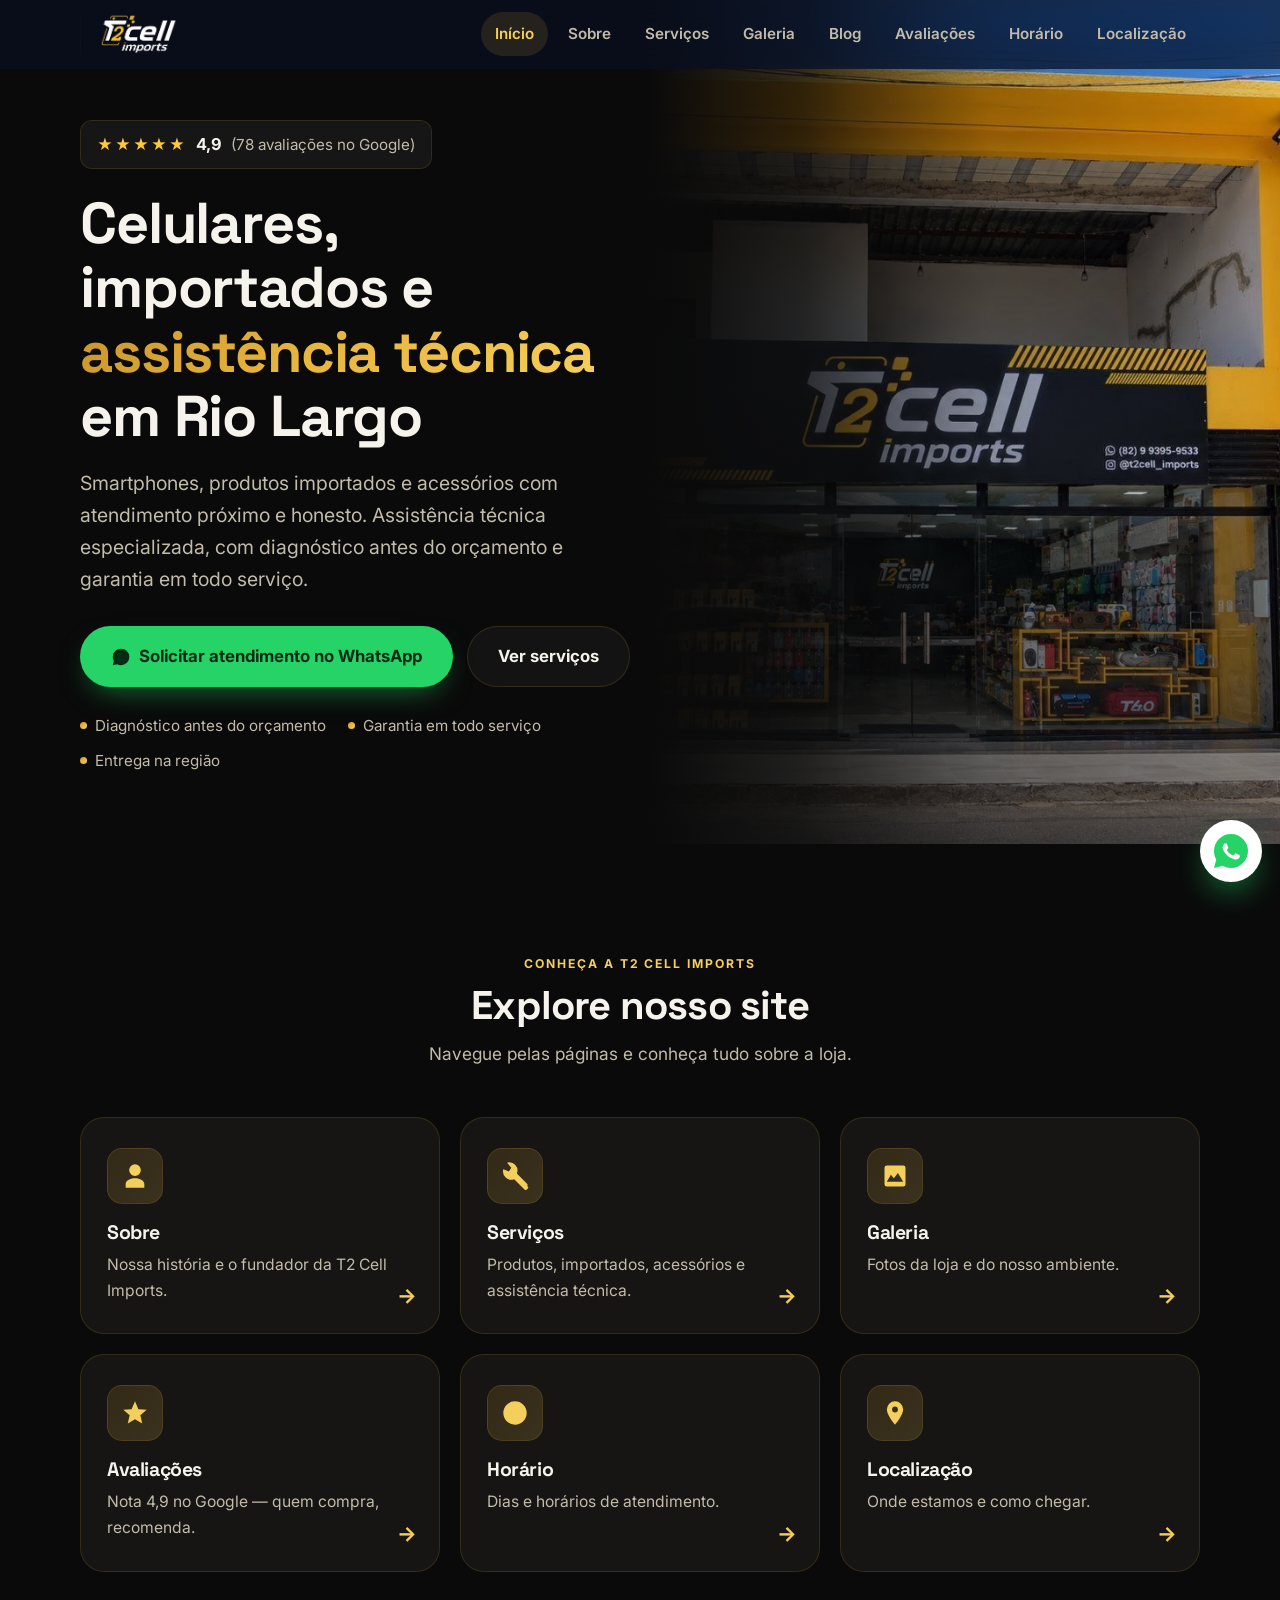
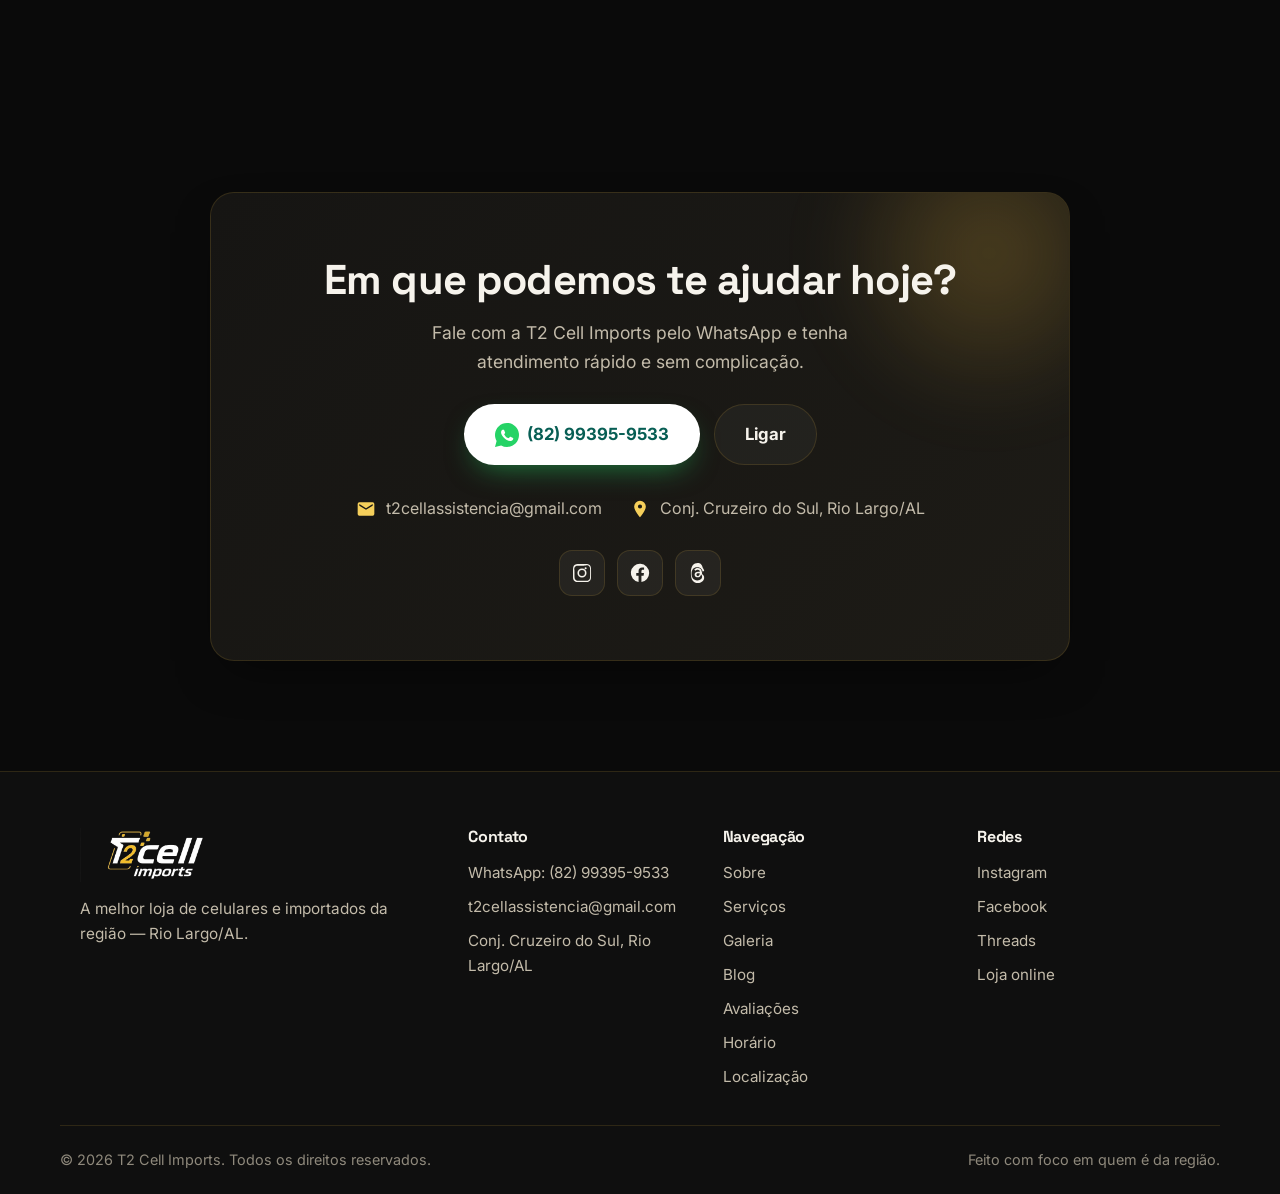
==== index.html @ 35accee7 "style: atualiza CTA (frase e botão com logo oficial do WhatsApp) - Troca 'Bora resolver o seu celula" ====
<!DOCTYPE html>
<html lang="pt-BR">
<head>
  <meta charset="UTF-8" />
  <meta name="viewport" content="width=device-width, initial-scale=1.0" />
  <meta name="theme-color" content="#0a0a0a" />
  <title>T2 Cell Imports — Celulares, Importados e Assistência Técnica em Rio Largo/AL</title>
  <meta name="description" content="T2 Cell Imports em Rio Largo (AL): smartphones, importados, acessórios e assistência técnica especializada. Nota 4,9 no Google. Fale no WhatsApp (82) 99395-9533." />
  <meta name="author" content="T2 Cell Imports" />
  <link rel="canonical" href="https://t2cellimports.com.br/" />
  <meta property="og:type" content="business.business" />
  <meta property="og:title" content="T2 Cell Imports — Celulares, Importados e Assistência Técnica em Rio Largo/AL" />
  <meta property="og:description" content="T2 Cell Imports em Rio Largo (AL): smartphones, importados, acessórios e assistência técnica especializada. Nota 4,9 no Google. Fale no WhatsApp (82) 99395-9533." />
  <meta property="og:locale" content="pt_BR" />
  <meta property="og:site_name" content="T2 Cell Imports" />
  <meta property="og:url" content="https://t2cellimports.com.br/" />
  <meta property="og:image" content="assets/og-image.svg" />
  <meta name="twitter:card" content="summary_large_image" />
  <meta name="twitter:title" content="T2 Cell Imports — Celulares, Importados e Assistência Técnica em Rio Largo/AL" />
  <meta name="twitter:description" content="T2 Cell Imports em Rio Largo (AL): smartphones, importados, acessórios e assistência técnica especializada. Nota 4,9 no Google. Fale no WhatsApp (82) 99395-9533." />
  <meta name="twitter:image" content="assets/og-image.svg" />
  <link rel="icon" href="data:image/svg+xml,%3Csvg xmlns='http://www.w3.org/2000/svg' viewBox='0 0 100 100'%3E%3Crect width='100' height='100' rx='24' fill='%230a0a0a'/%3E%3Ctext x='50' y='70' font-family='Arial,sans-serif' font-size='56' font-weight='900' text-anchor='middle' fill='%23e8b53d'%3ET2%3C/text%3E%3C/svg%3E" />
  <link rel="apple-touch-icon" href="assets/logo-square.png" />
  <link rel="preconnect" href="https://fonts.googleapis.com" />
  <link rel="preconnect" href="https://fonts.gstatic.com" crossorigin />
  <link href="https://fonts.googleapis.com/css2?family=Space+Grotesk:wght@500;600;700&family=Inter:wght@400;500;600;700&display=swap" rel="stylesheet" />
  <link rel="stylesheet" href="css/styles.css?v=13" />
  <script type="application/ld+json">
  {
    "@context": "https://schema.org",
    "@type": "ElectronicsStore",
    "name": "T2 Cell Imports",
    "description": "Loja de celulares, importados e acessórios com assistência técnica especializada em Rio Largo, Alagoas.",
    "image": "https://t2cellimports.com.br/assets/og-image.svg",
    "url": "https://t2cellimports.com.br/",
    "telephone": "+5582993959533",
    "email": "t2cellassistencia@gmail.com",
    "priceRange": "$$",
    "currenciesAccepted": "BRL",
    "address": { "@type": "PostalAddress", "streetAddress": "Conjunto Cruzeiro do Sul A1, nº 09", "addressLocality": "Rio Largo", "addressRegion": "AL", "postalCode": "57100-000", "addressCountry": "BR" },
    "geo": { "@type": "GeoCoordinates", "latitude": -9.5343182, "longitude": -35.8074484 },
    "hasMap": "https://www.google.com/maps?q=-9.5343182,-35.8074484",
    "sameAs": [ "https://www.instagram.com/t2cell_imports", "https://www.facebook.com/p/T2-cell-imports-100078461546081/", "https://www.threads.com/@t2cell_imports", "https://t2cellimports.mercadorio.com.br/" ],
    "openingHoursSpecification": [
      { "@type": "OpeningHoursSpecification", "dayOfWeek": ["Monday","Tuesday","Wednesday","Thursday","Friday","Saturday"], "opens": "08:00", "closes": "19:00" },
      { "@type": "OpeningHoursSpecification", "dayOfWeek": "Sunday", "opens": "08:00", "closes": "12:00" }
    ],
    "aggregateRating": { "@type": "AggregateRating", "ratingValue": "4.9", "reviewCount": "78", "bestRating": "5" },
    "department": { "@type": "Service", "name": "Assistência Técnica Especializada" }
  }
  </script>
</head>
<body>
  <a href="#main" class="skip-link">Pular para o conteúdo</a>
  <header class="site-header" id="top">
    <div class="container header-inner">
      <a href="index.html" class="brand" aria-label="T2 Cell Imports — início">
        <img src="assets/logo.png" alt="T2 Cell Imports" class="brand-logo" width="860" height="370" />
      </a>
      <nav class="main-nav" aria-label="Navegação principal">
        <button class="nav-toggle" aria-expanded="false" aria-controls="nav-list" aria-label="Abrir menu">
          <span></span><span></span><span></span>
        </button>
        <ul class="nav-list" id="nav-list">
          <li><a href="index.html" class="active" aria-current="page">Início</a></li>
          <li><a href="sobre.html">Sobre</a></li>
          <li><a href="servicos.html">Serviços</a></li>
          <li><a href="galeria.html">Galeria</a></li>
          <li><a href="blog.html">Blog</a></li>
          <li><a href="avaliacoes.html">Avaliações</a></li>
          <li><a href="horario.html">Horário</a></li>
          <li><a href="localizacao.html">Localização</a></li>
        </ul>
      </nav>
    </div>
  </header>

  <main id="main">
    <section class="hero" aria-labelledby="hero-title">
      <div class="hero-photo" aria-hidden="true">
        <img src="assets/store.jpg" alt="" width="1280" height="960" fetchpriority="high" />
        <span class="hero-photo-veil"></span>
      </div>
      <div class="container">
        <div class="hero-inner">
          <div class="rating-badge reveal" role="img" aria-label="Nota 4,9 de 5 com 78 avaliações no Google">
            <span class="stars" aria-hidden="true">★★★★★</span>
            <strong>4,9</strong> <span class="rating-badge-meta">(78 avaliações no Google)</span>
          </div>
          <h1 id="hero-title" class="hero-title reveal">
            Celulares, importados e <span class="grad-text">assistência técnica</span> em Rio Largo
          </h1>
          <p class="hero-sub reveal">
            Smartphones, produtos importados e acessórios com atendimento próximo e honesto.
            Assistência técnica especializada, com diagnóstico antes do orçamento e garantia em todo serviço.
          </p>
          <div class="hero-actions reveal">
            <a class="btn btn-whats btn-lg" href="https://wa.me/5582993959533?text=Ol%C3%A1!%20Vim%20pelo%20site%20e%20gostaria%20de%20mais%20informa%C3%A7%C3%B5es." target="_blank" rel="noopener">
              <svg class="ic" viewBox="0 0 24 24" aria-hidden="true"><path fill="currentColor" d="M17.47 14.38c-.3-.15-1.76-.87-2.03-.97-.27-.1-.47-.15-.67.15-.2.3-.77.96-.95 1.16-.17.2-.35.22-.65.07-.3-.15-1.26-.46-2.4-1.48-.89-.79-1.49-1.76-1.66-2.06-.17-.3-.02-.46.13-.61.14-.14.3-.35.45-.52.15-.17.2-.3.3-.5.1-.2.05-.37-.02-.52-.08-.15-.67-1.61-.92-2.21-.24-.58-.49-.5-.67-.51l-.57-.01c-.2 0-.52.07-.8.37-.27.3-1.04 1.02-1.04 2.48 0 1.46 1.06 2.87 1.21 3.07.15.2 2.1 3.2 5.08 4.49.71.31 1.26.49 1.69.63.71.22 1.36.19 1.87.12.57-.09 1.76-.72 2-1.41.25-.69.25-1.28.17-1.41-.07-.13-.27-.2-.57-.35M12.04 2A9.9 9.9 0 0 0 2.1 11.9c0 1.75.46 3.45 1.32 4.95L2 22l5.3-1.39a9.9 9.9 0 0 0 4.74 1.21h.01A9.9 9.9 0 0 0 22 11.92 9.9 9.9 0 0 0 12.04 2"/></svg>
              Solicitar atendimento no WhatsApp
            </a>
            <a class="btn btn-ghost btn-lg" href="servicos.html">Ver serviços</a>
          </div>
          <ul class="hero-badges reveal" aria-label="Destaques">
            <li>Diagnóstico antes do orçamento</li>
            <li>Garantia em todo serviço</li>
            <li>Entrega na região</li>
          </ul>
        </div>
      </div>
    </section>
    <section class="section">
      <div class="container">
        <header class="section-head">
          <p class="eyebrow reveal">Conheça a T2 Cell Imports</p>
          <h2 class="reveal">Explore nosso site</h2>
          <p class="section-lead reveal">Navegue pelas páginas e conheça tudo sobre a loja.</p>
        </header>
        <div class="cards-grid">
          <a class="card nav-card reveal" href="sobre.html">
            <div class="card-ic" aria-hidden="true"><svg viewBox="0 0 24 24"><path fill="currentColor" d="M12 2a5 5 0 1 0 0 10 5 5 0 0 0 0-10m0 12c-4.4 0-8 2.2-8 5v3h16v-3c0-2.8-3.6-5-8-5"/></svg></div>
            <h3>Sobre</h3>
            <p>Nossa história e o fundador da T2 Cell Imports.</p>
            <span class="card-arrow" aria-hidden="true">→</span>
          </a>
          <a class="card nav-card reveal" href="servicos.html">
            <div class="card-ic" aria-hidden="true"><svg viewBox="0 0 24 24"><path fill="currentColor" d="m22.7 19-9.1-9.1a7 7 0 0 0-8.4-9.3L8.8 5l-2 3.2L2 6.3a7 7 0 0 0 9.3 8.4l9.1 9.1a1 1 0 0 0 1.4 0l.9-.9a1 1 0 0 0 0-1.9"/></svg></div>
            <h3>Serviços</h3>
            <p>Produtos, importados, acessórios e assistência técnica.</p>
            <span class="card-arrow" aria-hidden="true">→</span>
          </a>
          <a class="card nav-card reveal" href="galeria.html">
            <div class="card-ic" aria-hidden="true"><svg viewBox="0 0 24 24"><path fill="currentColor" d="M21 19V5a2 2 0 0 0-2-2H5a2 2 0 0 0-2 2v14a2 2 0 0 0 2 2h14a2 2 0 0 0 2-2M8.5 11l2.5 3 3.5-4.5L19 17H5z"/></svg></div>
            <h3>Galeria</h3>
            <p>Fotos da loja e do nosso ambiente.</p>
            <span class="card-arrow" aria-hidden="true">→</span>
          </a>
          <a class="card nav-card reveal" href="avaliacoes.html">
            <div class="card-ic" aria-hidden="true"><svg viewBox="0 0 24 24"><path fill="currentColor" d="m12 17.3 6.2 3.7-1.6-7 5.4-4.7-7.1-.6L12 2 9.1 8.7 2 9.3l5.4 4.7-1.6 7z"/></svg></div>
            <h3>Avaliações</h3>
            <p>Nota 4,9 no Google — quem compra, recomenda.</p>
            <span class="card-arrow" aria-hidden="true">→</span>
          </a>
          <a class="card nav-card reveal" href="horario.html">
            <div class="card-ic" aria-hidden="true"><svg viewBox="0 0 24 24"><path fill="currentColor" d="M12 2a10 10 0 1 0 0 20 10 10 0 0 0 0-20m1 10V6h-2v8h7v-2z"/></svg></div>
            <h3>Horário</h3>
            <p>Dias e horários de atendimento.</p>
            <span class="card-arrow" aria-hidden="true">→</span>
          </a>
          <a class="card nav-card reveal" href="localizacao.html">
            <div class="card-ic" aria-hidden="true"><svg viewBox="0 0 24 24"><path fill="currentColor" d="M12 2a7 7 0 0 0-7 7c0 5 7 13 7 13s7-8 7-13a7 7 0 0 0-7-7m0 9.5A2.5 2.5 0 1 1 12 6.5a2.5 2.5 0 0 1 0 5"/></svg></div>
            <h3>Localização</h3>
            <p>Onde estamos e como chegar.</p>
            <span class="card-arrow" aria-hidden="true">→</span>
          </a>
        </div>
      </div>
    </section>
    <section class="section contact-cta" id="contato" aria-labelledby="cta-title">
      <div class="container">
        <div class="cta-box reveal">
          <h2 id="cta-title">Em que podemos te ajudar hoje?</h2>
          <p>Fale com a T2 Cell Imports pelo WhatsApp e tenha atendimento rápido e sem complicação.</p>
          <div class="cta-actions">
            <a class="btn btn-wa btn-lg" href="https://wa.me/5582993959533?text=Ol%C3%A1!%20Vim%20pelo%20site%20e%20gostaria%20de%20mais%20informa%C3%A7%C3%B5es." target="_blank" rel="noopener">
              <svg viewBox="0 0 32 32" aria-hidden="true" class="whats-logo"><path fill="#25D366" d="M16 0C7.164 0 0 7.164 0 16c0 2.82.737 5.57 2.137 7.993L0 32l8.2-2.15A15.93 15.93 0 0 0 16 32c8.836 0 16-7.164 16-16S24.836 0 16 0z"/><path fill="#fff" d="M23.4 19.6c-.4-.2-2.34-1.15-2.7-1.28-.36-.13-.63-.2-.9.2-.26.4-1.03 1.28-1.26 1.54-.23.27-.46.3-.86.1-.4-.2-1.67-.62-3.18-1.96-1.18-1.05-1.97-2.34-2.2-2.74-.23-.4-.02-.61.17-.81.18-.18.4-.46.6-.7.2-.23.26-.4.4-.66.13-.27.06-.5-.03-.7-.1-.2-.9-2.16-1.23-2.96-.32-.78-.65-.67-.9-.68l-.76-.02c-.26 0-.7.1-1.06.5-.36.4-1.4 1.36-1.4 3.32 0 1.96 1.43 3.85 1.63 4.12.2.27 2.82 4.3 6.82 6.03.95.4 1.7.65 2.28.84.96.3 1.83.26 2.52.16.77-.12 2.34-.96 2.67-1.88.33-.92.33-1.72.23-1.88-.1-.16-.36-.26-.76-.46z"/></svg>
              (82) 99395-9533
            </a>
            <a class="btn btn-ghost btn-lg" href="tel:+5582993959533">Ligar</a>
          </div>
          <ul class="contact-list">
            <li>
              <svg class="ic" viewBox="0 0 24 24" aria-hidden="true"><path fill="currentColor" d="M20 4H4a2 2 0 0 0-2 2v12a2 2 0 0 0 2 2h16a2 2 0 0 0 2-2V6a2 2 0 0 0-2-2m0 4-8 5-8-5V6l8 5 8-5z"/></svg>
              <a href="mailto:t2cellassistencia@gmail.com">t2cellassistencia@gmail.com</a>
            </li>
            <li>
              <svg class="ic" viewBox="0 0 24 24" aria-hidden="true"><path fill="currentColor" d="M12 2a7 7 0 0 0-7 7c0 5 7 13 7 13s7-8 7-13a7 7 0 0 0-7-7m0 9.5A2.5 2.5 0 1 1 12 6.5a2.5 2.5 0 0 1 0 5"/></svg>
              Conj. Cruzeiro do Sul, Rio Largo/AL
            </li>
          </ul>
          <div class="social-row" aria-label="Redes sociais">
            <a href="https://www.instagram.com/t2cell_imports" target="_blank" rel="noopener" aria-label="Instagram">
              <svg viewBox="0 0 24 24" aria-hidden="true"><path fill="currentColor" d="M12 2.2c3.2 0 3.6 0 4.9.07 1.2.06 1.8.25 2.2.42.56.22.96.48 1.38.9.42.42.68.82.9 1.38.17.4.36 1 .42 2.2.07 1.3.07 1.7.07 4.9s0 3.6-.07 4.9c-.06 1.2-.25 1.8-.42 2.2a3.7 3.7 0 0 1-.9 1.38c-.42.42-.82.68-1.38.9-.4.17-1 .36-2.2.42-1.3.07-1.7.07-4.9.07s-3.6 0-4.9-.07c-1.2-.06-1.8-.25-2.2-.42a3.7 3.7 0 0 1-1.38-.9 3.7 3.7 0 0 1-.9-1.38c-.17-.4-.36-1-.42-2.2C2.2 15.6 2.2 15.2 2.2 12s0-3.6.07-4.9c.06-1.2.25-1.8.42-2.2.22-.56.48-.96.9-1.38.42-.42.82-.68 1.38-.9.4-.17 1-.36 2.2-.42C8.4 2.2 8.8 2.2 12 2.2m0 1.8c-3.1 0-3.5 0-4.7.07-.9.04-1.4.2-1.7.32-.43.17-.73.37-1.05.69-.32.32-.52.62-.69 1.05-.12.3-.28.8-.32 1.7C3.8 8.5 3.8 8.9 3.8 12s0 3.5.07 4.7c.04.9.2 1.4.32 1.7.17.43.37.73.69 1.05.32.32.62.52 1.05.69.3.12.8.28 1.7.32 1.2.07 1.6.07 4.7.07s3.5 0 4.7-.07c.9-.04 1.4-.2 1.7-.32.43-.17.73-.37 1.05-.69.32-.32.52-.62.69-1.05.12-.3.28-.8.32-1.7.07-1.2.07-1.6.07-4.7s0-3.5-.07-4.7c-.04-.9-.2-1.4-.32-1.7a2.8 2.8 0 0 0-.69-1.05 2.8 2.8 0 0 0-1.05-.69c-.3-.12-.8-.28-1.7-.32C15.5 4 15.1 4 12 4m0 3.06A4.94 4.94 0 1 0 12 17a4.94 4.94 0 0 0 0-9.88m0 8.15A3.2 3.2 0 1 1 12 8.8a3.2 3.2 0 0 1 0 6.4m5.1-8.35a1.15 1.15 0 1 1-2.3 0 1.15 1.15 0 0 1 2.3 0"/></svg>
            </a>
            <a href="https://www.facebook.com/p/T2-cell-imports-100078461546081/" target="_blank" rel="noopener" aria-label="Facebook">
              <svg viewBox="0 0 24 24" aria-hidden="true"><path fill="currentColor" d="M22 12a10 10 0 1 0-11.56 9.88v-6.99H7.9V12h2.54V9.8c0-2.5 1.49-3.89 3.77-3.89 1.1 0 2.24.2 2.24.2v2.46h-1.26c-1.24 0-1.63.77-1.63 1.56V12h2.78l-.44 2.89h-2.34v6.99A10 10 0 0 0 22 12"/></svg>
            </a>
            <a href="https://www.threads.com/@t2cell_imports" target="_blank" rel="noopener" aria-label="Threads">
              <svg viewBox="0 0 24 24" aria-hidden="true"><path fill="currentColor" d="M16.5 11.3c-.1 0-.2-.1-.3-.1-.2-3-1.8-4.7-4.5-4.7-1.6 0-3 .7-3.8 2l1.5 1c.6-.9 1.5-1.1 2.3-1.1 1.5 0 2.3.9 2.4 2.3-.6-.1-1.2-.2-1.9-.2-2.4 0-4 1.3-3.9 3.3.1 1.9 1.7 2.9 3.4 2.9 1.6 0 3.3-.8 3.6-3.1.4.3.8.8 1 1.4.3.9.3 2.4-.9 3.6-1 1-2.3 1.5-4.2 1.5-2.1 0-3.7-.7-4.7-2-1-1.3-1.5-3-1.5-5.2s.5-3.9 1.5-5.2c1-1.3 2.6-2 4.7-2 2.1 0 3.6.7 4.7 2.1.5.7.9 1.5 1.1 2.5l1.8-.5c-.3-1.3-.8-2.4-1.5-3.3C16.2 2 14.3 1 11.7 1 7.3 1 4.2 4 4.2 12s3.1 11 7.5 11c2.4 0 4.3-.8 5.6-2.2 1.7-1.8 1.6-4.1 1.1-5.5-.4-1-1.1-1.8-2-2.3zm-4.3 4c-.9 0-1.9-.4-1.9-1.4-.1-.8.6-1.5 2-1.5.6 0 1.2.1 1.7.2-.2 1.9-1.2 2.6-1.8 2.7z"/></svg>
            </a>
          </div>
        </div>
      </div>
    </section>
  </main>

  <footer class="site-footer">
    <div class="container footer-inner">
      <div class="footer-brand">
        <img src="assets/logo.png" alt="T2 Cell Imports" class="brand-logo footer-logo" width="860" height="370" />
        <p class="footer-tag">A melhor loja de celulares e importados da região — Rio Largo/AL.</p>
      </div>
      <div class="footer-col">
        <h4>Contato</h4>
        <ul>
          <li><a href="https://wa.me/5582993959533" target="_blank" rel="noopener">WhatsApp: (82) 99395-9533</a></li>
          <li><a href="mailto:t2cellassistencia@gmail.com">t2cellassistencia@gmail.com</a></li>
          <li>Conj. Cruzeiro do Sul, Rio Largo/AL</li>
        </ul>
      </div>
      <div class="footer-col">
        <h4>Navegação</h4>
        <ul>
          <li><a href="sobre.html">Sobre</a></li>
          <li><a href="servicos.html">Serviços</a></li>
          <li><a href="galeria.html">Galeria</a></li>
          <li><a href="blog.html">Blog</a></li>
          <li><a href="avaliacoes.html">Avaliações</a></li>
          <li><a href="horario.html">Horário</a></li>
          <li><a href="localizacao.html">Localização</a></li>
        </ul>
      </div>
      <div class="footer-col">
        <h4>Redes</h4>
        <ul>
          <li><a href="https://www.instagram.com/t2cell_imports" target="_blank" rel="noopener">Instagram</a></li>
          <li><a href="https://www.facebook.com/p/T2-cell-imports-100078461546081/" target="_blank" rel="noopener">Facebook</a></li>
          <li><a href="https://www.threads.com/@t2cell_imports" target="_blank" rel="noopener">Threads</a></li>
          <li><a href="https://t2cellimports.mercadorio.com.br/" target="_blank" rel="noopener">Loja online</a></li>
        </ul>
      </div>
    </div>
    <div class="container footer-bottom">
      <p>© <span id="year">2026</span> T2 Cell Imports. Todos os direitos reservados.</p>
      <p class="muted">Feito com foco em quem é da região.</p>
    </div>
  </footer>

  <a class="whats-float" href="https://wa.me/5582993959533?text=Ol%C3%A1!%20Vim%20pelo%20site%20e%20gostaria%20de%20mais%20informa%C3%A7%C3%B5es." target="_blank" rel="noopener" aria-label="Falar no WhatsApp">
    <svg viewBox="0 0 32 32" aria-hidden="true" class="whats-logo">
      <path fill="#25D366" d="M16 0C7.164 0 0 7.164 0 16c0 2.82.737 5.57 2.137 7.993L0 32l8.2-2.15A15.93 15.93 0 0 0 16 32c8.836 0 16-7.164 16-16S24.836 0 16 0z"/>
      <path fill="#fff" d="M23.4 19.6c-.4-.2-2.34-1.15-2.7-1.28-.36-.13-.63-.2-.9.2-.26.4-1.03 1.28-1.26 1.54-.23.27-.46.3-.86.1-.4-.2-1.67-.62-3.18-1.96-1.18-1.05-1.97-2.34-2.2-2.74-.23-.4-.02-.61.17-.81.18-.18.4-.46.6-.7.2-.23.26-.4.4-.66.13-.27.06-.5-.03-.7-.1-.2-.9-2.16-1.23-2.96-.32-.78-.65-.67-.9-.68l-.76-.02c-.26 0-.7.1-1.06.5-.36.4-1.4 1.36-1.4 3.32 0 1.96 1.43 3.85 1.63 4.12.2.27 2.82 4.3 6.82 6.03.95.4 1.7.65 2.28.84.96.3 1.83.26 2.52.16.77-.12 2.34-.96 2.67-1.88.33-.92.33-1.72.23-1.88-.1-.16-.36-.26-.76-.46z"/>
    </svg>
    <span class="whats-float-label">Fale conosco</span>
  </a>

  <script src="js/main.js?v=13" defer></script>
</body>
</html>
---- css/styles.css ----
/* =========================================================
   T2 Cell Imports — estilos
   Direção: premium. Preto + dourado/âmbar + branco (identidade da logo).
   Tipografia: Space Grotesk (títulos) + Inter (texto).
   ========================================================= */

/* ---------- Tokens ---------- */
:root {
  --bg: #0a0a0a;
  --bg-2: #0f0f0f;
  --surface: #161513;
  --surface-2: #1d1b16;
  --line: rgba(232, 181, 61, 0.14);
  --text: #f6f3ec;
  --text-dim: #c3bbaa;
  --muted: #8f897c;

  --brand: #e8b53d;      /* dourado */
  --brand-2: #f5cf5b;    /* dourado claro */
  --accent: #c9942a;     /* âmbar profundo */
  --whats: #25d366;

  --grad: linear-gradient(135deg, #c9942a 0%, #e8b53d 45%, #f5cf5b 100%);
  --grad-soft: linear-gradient(135deg, rgba(201,148,42,.16), rgba(245,207,91,.16));

  --radius: 16px;
  --radius-lg: 24px;
  --shadow: 0 20px 50px -20px rgba(0, 0, 0, .6);
  --shadow-glow: 0 0 0 1px rgba(232,181,61,.25), 0 18px 40px -16px rgba(232,181,61,.35);
  --container: 1160px;
  --ease: cubic-bezier(.22, 1, .36, 1);
}

/* ---------- Reset ---------- */
*, *::before, *::after { box-sizing: border-box; }
* { margin: 0; }
html { scroll-behavior: smooth; -webkit-text-size-adjust: 100%; }
@media (prefers-reduced-motion: reduce) {
  html { scroll-behavior: auto; }
  * { animation-duration: .001ms !important; transition-duration: .001ms !important; }
}

body {
  font-family: "Inter", system-ui, -apple-system, Segoe UI, Roboto, sans-serif;
  background: var(--bg);
  color: var(--text);
  line-height: 1.65;
  overflow-x: hidden;
  -webkit-font-smoothing: antialiased;
}

h1, h2, h3, h4, .brand-text, .stat-num, .rating-num {
  font-family: "Space Grotesk", "Inter", sans-serif;
  line-height: 1.12;
  letter-spacing: -0.02em;
}

img, svg, iframe { display: block; max-width: 100%; }
a { color: inherit; text-decoration: none; }
ul { list-style: none; padding: 0; }

.container { width: 100%; max-width: var(--container); margin-inline: auto; padding-inline: 20px; }

.grad-text {
  background: var(--grad);
  -webkit-background-clip: text; background-clip: text;
  -webkit-text-fill-color: transparent; color: transparent;
}
.muted { color: var(--muted); }

/* ---------- Acessibilidade ---------- */
.skip-link {
  position: absolute; left: -999px; top: 0; z-index: 200;
  background: var(--brand-2); color: #17120a; padding: 10px 16px; border-radius: 0 0 10px 0; font-weight: 700;
}
.skip-link:focus { left: 0; }

:focus-visible { outline: 3px solid var(--brand-2); outline-offset: 2px; border-radius: 6px; }

/* ---------- Botões ---------- */
.btn {
  --_bg: transparent;
  display: inline-flex; align-items: center; justify-content: center; gap: 8px;
  padding: 13px 24px; border-radius: 999px; font-weight: 700; font-size: .98rem;
  border: 1px solid transparent; cursor: pointer; white-space: nowrap;
  transition: transform .25s var(--ease), box-shadow .25s var(--ease), background .25s var(--ease), border-color .25s var(--ease);
}
.btn:hover { transform: translateY(-2px); }
.btn:active { transform: translateY(0); }
.btn .ic { width: 20px; height: 20px; }
.btn-lg { padding: 16px 30px; font-size: 1.05rem; }

.btn-primary { background: var(--grad); color: #17120a; box-shadow: 0 12px 30px -10px rgba(232,181,61,.6); }
.btn-primary:hover { box-shadow: 0 18px 40px -12px rgba(232,181,61,.75); }

.btn-ghost { background: rgba(255,255,255,.04); color: var(--text); border-color: var(--line); }
.btn-ghost:hover { border-color: var(--brand-2); background: rgba(232,181,61,.08); }

.btn-whats { background: var(--whats); color: #042b14; box-shadow: 0 12px 30px -12px rgba(37,211,102,.6); }
.btn-whats:hover { box-shadow: 0 18px 40px -14px rgba(37,211,102,.75); }

/* Botão com a logo oficial do WhatsApp (fundo branco, logo colorida) */
.btn-wa { background: #ffffff; color: #075e54; box-shadow: 0 12px 30px -12px rgba(37,211,102,.6); }
.btn-wa:hover { box-shadow: 0 18px 40px -14px rgba(37,211,102,.75); }
.btn-wa .whats-logo { width: 24px; height: 24px; flex: none; }

/* ---------- Header ---------- */
.site-header {
  position: fixed; inset: 0 0 auto 0; z-index: 100;
  background: rgba(11, 16, 32, .72);
  backdrop-filter: saturate(140%) blur(14px);
  border-bottom: 1px solid transparent;
  transition: border-color .3s var(--ease), background .3s var(--ease);
}
.site-header.scrolled { border-bottom-color: var(--line); background: rgba(11,16,32,.9); }
.header-inner { display: flex; align-items: center; gap: 16px; min-height: 68px; }

.brand { display: inline-flex; align-items: center; gap: 10px; font-weight: 700; }
.brand-logo { height: 42px; width: auto; display: block; transition: filter .3s var(--ease); }
.brand:hover .brand-logo { filter: drop-shadow(0 0 14px rgba(232,181,61,.45)); }
.footer-logo { height: 54px; }
.brand-mark {
  display: grid; place-items: center; width: 38px; height: 38px; border-radius: 11px;
  background: var(--grad); color: #17120a; font-family: "Space Grotesk", sans-serif; font-weight: 700; font-size: 1.05rem;
  box-shadow: var(--shadow-glow);
}
.brand-text { font-size: 1.05rem; letter-spacing: .04em; color: var(--text); }
.brand-text strong { color: var(--brand-2); }

.main-nav { margin-left: auto; display: flex; align-items: center; }
.nav-list { display: flex; gap: 6px; }
.nav-list a {
  display: inline-block; padding: 9px 14px; border-radius: 999px; color: var(--text-dim); font-weight: 600; font-size: .95rem;
  transition: color .2s, background .2s;
}
.nav-list a:hover { color: var(--text); background: rgba(255,255,255,.05); }
.nav-list a.active { color: var(--brand-2); background: rgba(232,181,61,.12); }

.header-cta { margin-left: 8px; }

.nav-toggle {
  display: none; flex-direction: column; gap: 5px; width: 44px; height: 44px;
  background: rgba(255,255,255,.05); border: 1px solid var(--line); border-radius: 12px; cursor: pointer;
  align-items: center; justify-content: center;
}
.nav-toggle span { width: 20px; height: 2px; background: var(--text); border-radius: 2px; transition: transform .3s var(--ease), opacity .3s; }
.nav-toggle[aria-expanded="true"] span:nth-child(1) { transform: translateY(7px) rotate(45deg); }
.nav-toggle[aria-expanded="true"] span:nth-child(2) { opacity: 0; }
.nav-toggle[aria-expanded="true"] span:nth-child(3) { transform: translateY(-7px) rotate(-45deg); }

/* ---------- Hero (dividido: conteúdo à esquerda + foto à direita) ---------- */
.hero { position: relative; overflow: hidden; min-height: min(92vh, 760px); display: flex; align-items: center; padding: 120px 0 70px; }
.hero-photo { position: absolute; inset: 0 0 0 auto; width: 60%; z-index: 0; }
.hero-photo img { width: 100%; height: 100%; object-fit: cover; object-position: center; }
.hero-photo-veil {
  position: absolute; inset: 0;
  background:
    linear-gradient(90deg, var(--bg) 0%, var(--bg) 18%, rgba(10,10,10,.82) 38%, rgba(10,10,10,.35) 62%, rgba(10,10,10,.1) 100%),
    linear-gradient(0deg, rgba(10,10,10,.55), transparent 45%);
}
.hero .container { position: relative; z-index: 1; width: 100%; }
.hero-inner { max-width: 560px; }
.rating-badge {
  display: inline-flex; align-items: center; gap: 9px; padding: 10px 16px; border-radius: 12px;
  background: rgba(255,255,255,.05); border: 1px solid var(--line); font-size: .95rem; color: var(--text-dim);
  backdrop-filter: blur(4px);
}
.rating-badge strong { color: var(--text); font-size: 1.02rem; }
.rating-badge-meta { color: var(--text-dim); }
.hero-title { font-size: clamp(2.1rem, 5.2vw, 3.6rem); font-weight: 700; margin: 22px 0 18px; }
.hero-sub { font-size: clamp(1.02rem, 2.2vw, 1.22rem); color: var(--text-dim); max-width: 540px; }
.hero-sub strong { color: var(--text); }
.hero-actions { display: flex; flex-wrap: wrap; gap: 14px; margin: 30px 0 26px; }
.hero-badges { display: flex; flex-wrap: wrap; gap: 10px 22px; color: var(--text-dim); font-size: .95rem; }
.hero-badges li { display: inline-flex; align-items: center; gap: 8px; }
.hero-badges li::before { content: ""; width: 7px; height: 7px; border-radius: 50%; background: var(--grad); flex: none; }
.stars { color: #ffc93c; letter-spacing: 2px; }

@media (max-width: 860px) {
  .hero { min-height: 0; padding: 104px 0 64px; }
  .hero-photo { width: 100%; }
  .hero-photo-veil {
    background:
      linear-gradient(0deg, var(--bg) 4%, rgba(10,10,10,.92) 30%, rgba(10,10,10,.78) 60%, rgba(10,10,10,.7) 100%);
  }
  .hero-inner { max-width: 100%; }
}

/* ---------- Seções ---------- */
.section { padding: clamp(64px, 10vw, 110px) 0; position: relative; }
.first-section { padding-top: 128px; }
@media (max-width: 760px) { .first-section { padding-top: 104px; } }
.section-alt { background: var(--bg-2); }
.section-head { max-width: 640px; margin: 0 auto 48px; text-align: center; }
.eyebrow { font-weight: 700; letter-spacing: .16em; text-transform: uppercase; font-size: .76rem; color: var(--brand-2); margin-bottom: 10px; }
.section-head h2 { font-size: clamp(1.8rem, 4.2vw, 2.7rem); }
.section-lead { color: var(--text-dim); margin-top: 12px; font-size: 1.08rem; }
.section h2 { font-size: clamp(1.7rem, 4vw, 2.5rem); }

/* ---------- Sobre ---------- */
.about-grid { display: grid; grid-template-columns: 1.3fr .9fr; gap: clamp(32px, 5vw, 64px); align-items: center; }
.about-copy h2 { margin: 8px 0 18px; font-size: clamp(1.8rem, 4vw, 2.6rem); }
.about-copy p { color: var(--text-dim); margin-bottom: 16px; }
.about-copy strong { color: var(--text); }
.about-points { margin-top: 22px; display: grid; gap: 12px; }
.about-points li { display: flex; align-items: center; gap: 12px; font-weight: 500; }
.about-points .dot { width: 10px; height: 10px; border-radius: 50%; background: var(--grad); flex: none; box-shadow: 0 0 10px rgba(232,181,61,.7); }

.about-side { display: grid; gap: 16px; }
.owner-card { position: relative; border-radius: var(--radius-lg); overflow: hidden; border: 1px solid var(--line); background: var(--surface); }
.owner-photo { position: relative; aspect-ratio: 4 / 3; overflow: hidden; }
.owner-photo img { width: 100%; height: 100%; object-fit: cover; object-position: center 28%; transition: transform .6s var(--ease); }
.owner-card:hover .owner-photo img { transform: scale(1.05); }
.owner-photo::after { content: ""; position: absolute; inset: 0; background: linear-gradient(to top, rgba(10,10,10,.88) 6%, rgba(10,10,10,.1) 46%, transparent 70%); }
.owner-card figcaption { position: absolute; left: 0; right: 0; bottom: 0; z-index: 1; padding: 18px 20px; display: grid; gap: 3px; }
.owner-name { font-family: "Space Grotesk", sans-serif; font-weight: 700; font-size: 1.25rem; color: var(--text); }
.owner-role { font-size: .92rem; color: var(--brand-2); font-weight: 600; }
.owner-card::before { content: ""; position: absolute; top: 0; left: 0; right: 0; height: 3px; background: var(--grad); z-index: 2; }

.about-stats { display: grid; grid-template-columns: 1fr 1fr; gap: 16px; }
.stat {
  background: var(--surface); border: 1px solid var(--line); border-radius: var(--radius); padding: 24px 20px; text-align: center;
  transition: transform .3s var(--ease), border-color .3s var(--ease);
}
.stat:hover { transform: translateY(-4px); border-color: rgba(232,181,61,.4); }
.stat-num { display: block; font-size: clamp(1.9rem, 5vw, 2.6rem); font-weight: 700; background: var(--grad); -webkit-background-clip: text; background-clip: text; -webkit-text-fill-color: transparent; }
.stat-label { color: var(--text-dim); font-size: .9rem; }

/* ---------- Cards serviços ---------- */
.cards-grid { display: grid; grid-template-columns: repeat(3, 1fr); gap: 20px; }
.card {
  background: var(--surface); border: 1px solid var(--line); border-radius: var(--radius-lg); padding: 30px 26px;
  position: relative; overflow: hidden; transition: transform .35s var(--ease), border-color .35s var(--ease), box-shadow .35s var(--ease);
}
.card::after {
  content: ""; position: absolute; inset: 0; background: var(--grad-soft); opacity: 0; transition: opacity .35s var(--ease); z-index: 0;
}
.card:hover { transform: translateY(-6px); border-color: rgba(232,181,61,.4); box-shadow: var(--shadow); }
.card:hover::after { opacity: 1; }
.card > * { position: relative; z-index: 1; }
.card-ic {
  width: 56px; height: 56px; border-radius: 15px; display: grid; place-items: center; margin-bottom: 18px;
  background: var(--grad-soft); color: var(--brand-2); border: 1px solid var(--line);
}
.card-ic svg { width: 28px; height: 28px; }
.card h3 { font-size: 1.22rem; margin-bottom: 8px; }
.card p { color: var(--text-dim); font-size: .98rem; }

.serv-cta { display: flex; flex-wrap: wrap; gap: 14px; justify-content: center; margin-top: 44px; }

/* Cards-link (home) */
.nav-card { color: inherit; text-decoration: none; display: block; }
.nav-card h3 { color: var(--text); }
.nav-card .card-arrow { position: absolute; right: 22px; bottom: 20px; z-index: 1; color: var(--brand-2); font-size: 1.3rem; font-weight: 700; transition: transform .3s var(--ease); }
.nav-card:hover .card-arrow { transform: translateX(5px); }

/* ---------- Galeria ---------- */
.gallery { display: grid; grid-template-columns: repeat(4, 1fr); grid-auto-rows: 200px; gap: 16px; }
.tile {
  position: relative; border-radius: var(--radius-lg); overflow: hidden; border: 1px solid var(--line);
  background: var(--surface); display: grid; place-items: center;
}
.tile-lg { grid-column: span 2; grid-row: span 2; }
.tile-photo img { width: 100%; height: 100%; object-fit: cover; transition: transform .6s var(--ease); }
.tile-photo:hover img { transform: scale(1.05); }
.tile-photo figcaption { background: linear-gradient(to top, rgba(7,7,7,.9), transparent); }
.tile-wide { grid-column: span 2; }
.tile-art { width: 100%; height: 100%; display: grid; place-items: center; background: var(--grad-soft); color: var(--brand-2); transition: transform .5s var(--ease); }
.tile-art svg { width: 44%; height: 44%; opacity: .9; }
.art-store { background: linear-gradient(135deg, rgba(201,148,42,.28), rgba(232,181,61,.2)); }
.art-phone { background: linear-gradient(135deg, rgba(245,207,91,.25), rgba(201,148,42,.2)); }
.art-acc   { background: linear-gradient(135deg, rgba(232,181,61,.25), rgba(201,148,42,.18)); }
.art-tools { background: linear-gradient(135deg, rgba(201,148,42,.24), rgba(245,207,91,.2)); }
.art-care  { background: linear-gradient(135deg, rgba(232,181,61,.22), rgba(245,207,91,.22)); }
.tile:hover .tile-art { transform: scale(1.06); }
.tile figcaption {
  position: absolute; left: 0; right: 0; bottom: 0; padding: 14px 16px; font-weight: 600;
  background: linear-gradient(to top, rgba(7,11,24,.85), transparent); color: var(--text);
}
.gallery-note { text-align: center; color: var(--muted); font-size: .9rem; margin-top: 20px; }

/* ---------- Blog ---------- */
.post-cards { display: grid; grid-template-columns: repeat(3, 1fr); gap: 20px; }
.blog-grid { margin-top: 8px; }
.post-card {
  display: flex; flex-direction: column; gap: 10px; color: inherit; text-decoration: none;
  background: var(--surface); border: 1px solid var(--line); border-radius: var(--radius-lg); padding: 26px 24px;
  transition: transform .3s var(--ease), border-color .3s var(--ease), box-shadow .3s var(--ease);
}
.post-card:hover { transform: translateY(-5px); border-color: rgba(232,181,61,.4); box-shadow: var(--shadow); }
.post-card-cat {
  align-self: flex-start; font-size: .74rem; font-weight: 700; letter-spacing: .08em; text-transform: uppercase;
  color: var(--brand-2); background: var(--grad-soft); border: 1px solid var(--line); padding: 5px 11px; border-radius: 999px;
}
.post-card h3 { font-size: 1.22rem; line-height: 1.25; color: var(--text); }
.post-card p { color: var(--text-dim); font-size: .96rem; }
.post-card-meta { color: var(--muted); font-size: .85rem; }
.post-card-link { margin-top: auto; color: var(--brand-2); font-weight: 700; font-size: .95rem; }

/* Post (artigo) */
.post { padding-bottom: clamp(48px, 8vw, 90px); }
.post-wrap { max-width: 820px; }
.breadcrumb { font-size: .88rem; color: var(--muted); margin-bottom: 18px; }
.breadcrumb a { color: var(--text-dim); }
.breadcrumb a:hover { color: var(--brand-2); }
.breadcrumb span { margin: 0 2px; }
.post-cat-chip { display: inline-block; font-size: .74rem; font-weight: 700; letter-spacing: .08em; text-transform: uppercase; color: var(--brand-2); background: var(--grad-soft); border: 1px solid var(--line); padding: 5px 12px; border-radius: 999px; }
.post-title { font-size: clamp(1.8rem, 4.4vw, 2.7rem); margin: 16px 0 12px; line-height: 1.15; }
.post-meta { color: var(--muted); font-size: .92rem; margin-bottom: 28px; padding-bottom: 22px; border-bottom: 1px solid var(--line); }
.post-body { color: var(--text-dim); font-size: 1.07rem; line-height: 1.8; }
.post-body h2 { color: var(--text); font-size: clamp(1.3rem, 3vw, 1.7rem); margin: 34px 0 12px; }
.post-body h3 { color: var(--text); font-size: 1.2rem; margin: 26px 0 10px; }
.post-body p { margin-bottom: 16px; }
.post-body strong { color: var(--text); }
.post-body ul { margin: 0 0 18px; padding-left: 4px; display: grid; gap: 10px; }
.post-body li { position: relative; padding-left: 26px; }
.post-body li::before { content: ""; position: absolute; left: 4px; top: .62em; width: 8px; height: 8px; border-radius: 50%; background: var(--grad); }
.post-body li strong { color: var(--text); }

.post-cta { margin: 40px 0; background: linear-gradient(135deg, var(--surface), var(--surface-2)); border: 1px solid var(--line); border-radius: var(--radius-lg); padding: 30px; text-align: center; }
.post-cta h2 { color: var(--text); margin-bottom: 8px; font-size: 1.4rem; }
.post-cta p { color: var(--text-dim); margin-bottom: 18px; }

.related { margin-top: 48px; padding-top: 32px; border-top: 1px solid var(--line); }
.related h2 { font-size: 1.4rem; margin-bottom: 20px; }

/* ---------- Depoimentos ---------- */
.rating-summary { display: inline-flex; align-items: center; gap: 12px; margin-top: 18px; flex-wrap: wrap; justify-content: center; }
.rating-num { font-size: 2.4rem; font-weight: 700; color: #ffc93c; }
.rating-stars { color: #ffc93c; font-size: 1.4rem; letter-spacing: 3px; }
.rating-meta { color: var(--text-dim); }
.reviews { display: grid; grid-template-columns: repeat(3, 1fr); gap: 20px; }
.review {
  background: var(--surface); border: 1px solid var(--line); border-radius: var(--radius-lg); padding: 26px 24px;
  transition: transform .3s var(--ease), border-color .3s var(--ease);
}
.review:hover { transform: translateY(-4px); border-color: rgba(232,181,61,.4); }
.review .stars { font-size: 1.1rem; letter-spacing: 2px; }
.review p { color: var(--text-dim); margin: 12px 0 14px; font-style: italic; }
.review footer { font-weight: 700; color: var(--text); }
.reviews-note { text-align: center; color: var(--text-dim); max-width: 720px; margin: 28px auto 0; font-size: .96rem; }
.reviews-note strong { color: var(--text); }

/* ---------- Horário ---------- */
.hours-grid { display: grid; grid-template-columns: 1fr 1fr; gap: clamp(28px, 5vw, 56px); align-items: center; }
.hours-grid h2 { margin: 8px 0 14px; }
.hours-grid p { color: var(--text-dim); }
.hours-status { display: inline-flex; align-items: center; gap: 10px; margin-top: 18px; font-weight: 700; color: var(--text); }
.status-dot { width: 11px; height: 11px; border-radius: 50%; background: var(--muted); box-shadow: 0 0 0 4px rgba(123,139,179,.18); }
.hours-status.is-open .status-dot { background: var(--whats); box-shadow: 0 0 0 4px rgba(37,211,102,.22); }
.hours-status.is-closed .status-dot { background: #ff6b6b; box-shadow: 0 0 0 4px rgba(255,107,107,.2); }
.hours-disclaimer { margin-top: 14px; font-size: .9rem; color: var(--muted); }
.hours-highlight { margin-top: 18px; padding: 12px 16px; border-radius: 12px; background: var(--grad-soft); border: 1px solid var(--line); color: var(--text); font-size: .98rem; }
.hours-highlight strong { color: var(--brand-2); }
.hours-table { width: 100%; border-collapse: collapse; background: var(--surface); border: 1px solid var(--line); border-radius: var(--radius); overflow: hidden; }
.hours-table th, .hours-table td { padding: 15px 20px; text-align: left; border-bottom: 1px solid var(--line); }
.hours-table tr:last-child th, .hours-table tr:last-child td { border-bottom: 0; }
.hours-table th { font-weight: 600; color: var(--text); }
.hours-table td { color: var(--text-dim); text-align: right; }
.hours-table tr.today { background: var(--grad-soft); }
.hours-table tr.today th, .hours-table tr.today td { color: var(--text); font-weight: 700; }

/* ---------- Localização ---------- */
.loc-grid { display: grid; grid-template-columns: .85fr 1.15fr; gap: 28px; align-items: stretch; }
.loc-info { background: var(--surface); border: 1px solid var(--line); border-radius: var(--radius-lg); padding: 32px 28px; display: flex; flex-direction: column; }
.loc-info h3 { font-size: 1.3rem; margin-bottom: 14px; }
.loc-info address { font-style: normal; color: var(--text-dim); line-height: 1.9; }
.loc-actions { display: flex; flex-wrap: wrap; gap: 12px; margin-top: auto; padding-top: 24px; }
.loc-map { border-radius: var(--radius-lg); overflow: hidden; border: 1px solid var(--line); min-height: 360px; }
.loc-map iframe { height: 100%; min-height: 360px; }

/* ---------- CTA final ---------- */
.contact-cta { background: var(--bg); }
.cta-box {
  position: relative; overflow: hidden; text-align: center; max-width: 860px; margin: 0 auto;
  background: linear-gradient(135deg, var(--surface), var(--surface-2));
  border: 1px solid var(--line); border-radius: var(--radius-lg); padding: clamp(40px, 6vw, 64px) clamp(24px, 5vw, 56px);
  box-shadow: var(--shadow);
}
.cta-box::before { content: ""; position: absolute; width: 360px; height: 360px; background: radial-gradient(circle, rgba(232,181,61,.25), transparent 65%); top: -120px; right: -100px; filter: blur(30px); }
.cta-box > * { position: relative; z-index: 1; }
.cta-box h2 { font-size: clamp(1.7rem, 4.4vw, 2.6rem); }
.cta-box > p { color: var(--text-dim); margin: 14px auto 28px; max-width: 520px; font-size: 1.1rem; }
.cta-actions { display: flex; flex-wrap: wrap; gap: 14px; justify-content: center; }
.contact-list { display: flex; flex-wrap: wrap; gap: 14px 28px; justify-content: center; margin-top: 30px; color: var(--text-dim); }
.contact-list li { display: inline-flex; align-items: center; gap: 10px; }
.contact-list .ic { width: 20px; height: 20px; color: var(--brand-2); }
.contact-list a:hover { color: var(--brand-2); }
.social-row { display: flex; gap: 12px; justify-content: center; margin-top: 28px; }
.social-row a {
  width: 46px; height: 46px; display: grid; place-items: center; border-radius: 13px;
  background: rgba(255,255,255,.05); border: 1px solid var(--line); color: var(--text);
  transition: transform .25s var(--ease), background .25s, color .25s, border-color .25s;
}
.social-row a:hover { transform: translateY(-3px); background: var(--grad); color: #17120a; border-color: transparent; }
.social-row svg { width: 22px; height: 22px; }

/* ---------- Footer ---------- */
.site-footer { background: var(--bg-2); border-top: 1px solid var(--line); padding-top: 56px; }
.footer-inner { display: grid; grid-template-columns: 1.6fr 1fr 1fr 1fr; gap: 32px; padding-bottom: 36px; }
.footer-brand .brand-mark { display: inline-grid; }
.footer-brand .brand-text { margin-left: 10px; }
.footer-tag { color: var(--text-dim); margin-top: 14px; max-width: 320px; font-size: .96rem; }
.footer-col h4 { font-size: 1rem; margin-bottom: 14px; color: var(--text); }
.footer-col ul { display: grid; gap: 9px; }
.footer-col a, .footer-col li { color: var(--text-dim); font-size: .95rem; }
.footer-col a:hover { color: var(--brand-2); }
.footer-bottom { display: flex; flex-wrap: wrap; gap: 8px; justify-content: space-between; padding: 22px 0; border-top: 1px solid var(--line); color: var(--muted); font-size: .9rem; }

/* ---------- Botão flutuante WhatsApp ---------- */
.whats-float {
  position: fixed; right: 18px; bottom: 18px; z-index: 90;
  display: inline-flex; align-items: center; gap: 0; padding: 14px; border-radius: 999px;
  background: #ffffff; color: #075e54; box-shadow: 0 14px 34px -10px rgba(37,211,102,.7);
  transition: transform .3s var(--ease), padding .3s var(--ease), gap .3s var(--ease);
  animation: floatpulse 2.6s ease-in-out infinite;
}
.whats-float svg { width: 34px; height: 34px; flex: none; }
.whats-float .whats-logo { display: block; }
.whats-float-label { max-width: 0; overflow: hidden; white-space: nowrap; font-weight: 700; transition: max-width .35s var(--ease); }
.whats-float:hover { transform: translateY(-3px); gap: 10px; padding: 14px 20px; }
.whats-float:hover .whats-float-label { max-width: 160px; }
@keyframes floatpulse { 0%,100% { box-shadow: 0 14px 34px -10px rgba(37,211,102,.7), 0 0 0 0 rgba(37,211,102,.5); } 50% { box-shadow: 0 14px 34px -10px rgba(37,211,102,.7), 0 0 0 14px rgba(37,211,102,0); } }

/* ---------- Scroll reveal ---------- */
.reveal { opacity: 0; transform: translateY(26px); transition: opacity .7s var(--ease), transform .7s var(--ease); }
.reveal.in { opacity: 1; transform: none; }

/* ---------- Responsivo ---------- */
@media (max-width: 960px) {
  .about-grid, .hours-grid, .loc-grid { grid-template-columns: 1fr; }
  .cards-grid, .reviews, .post-cards { grid-template-columns: repeat(2, 1fr); }
  .footer-inner { grid-template-columns: 1fr 1fr; }
  .loc-map { min-height: 320px; }
}

@media (max-width: 760px) {
  .header-cta { display: none; }
  .nav-toggle { display: inline-flex; order: 3; margin-left: auto; }
  .main-nav { margin-left: auto; }
  .nav-list {
    position: fixed; inset: 68px 0 auto 0; flex-direction: column; gap: 4px;
    background: rgba(11,16,32,.98); backdrop-filter: blur(12px); border-bottom: 1px solid var(--line);
    padding: 14px 20px 22px; transform: translateY(-120%); transition: transform .35s var(--ease); z-index: 99;
  }
  .nav-list.open { transform: translateY(0); }
  .nav-list a { display: block; padding: 14px 10px; font-size: 1.05rem; border-bottom: 1px solid var(--line); border-radius: 0; }
  .nav-list li:last-child a { border-bottom: 0; }

  .gallery { grid-template-columns: repeat(2, 1fr); grid-auto-rows: 160px; }
  .tile-lg { grid-column: span 2; grid-row: span 1; }
  .tile-wide { grid-column: span 2; }
}

@media (max-width: 520px) {
  .cards-grid, .reviews, .about-stats, .post-cards { grid-template-columns: 1fr; }
  .footer-inner { grid-template-columns: 1fr; }
  .hero { padding-top: 120px; }
  .btn { width: 100%; }
  .hero-actions .btn, .cta-actions .btn, .serv-cta .btn, .loc-actions .btn { width: 100%; }
  .gallery { grid-template-columns: 1fr; }
  .tile-lg, .tile-wide { grid-column: span 1; }
}

/* ---------- Preferência de tema claro (respeito mínimo) ----------
   O site é escuro por design de marca; mantemos boa legibilidade sempre. */
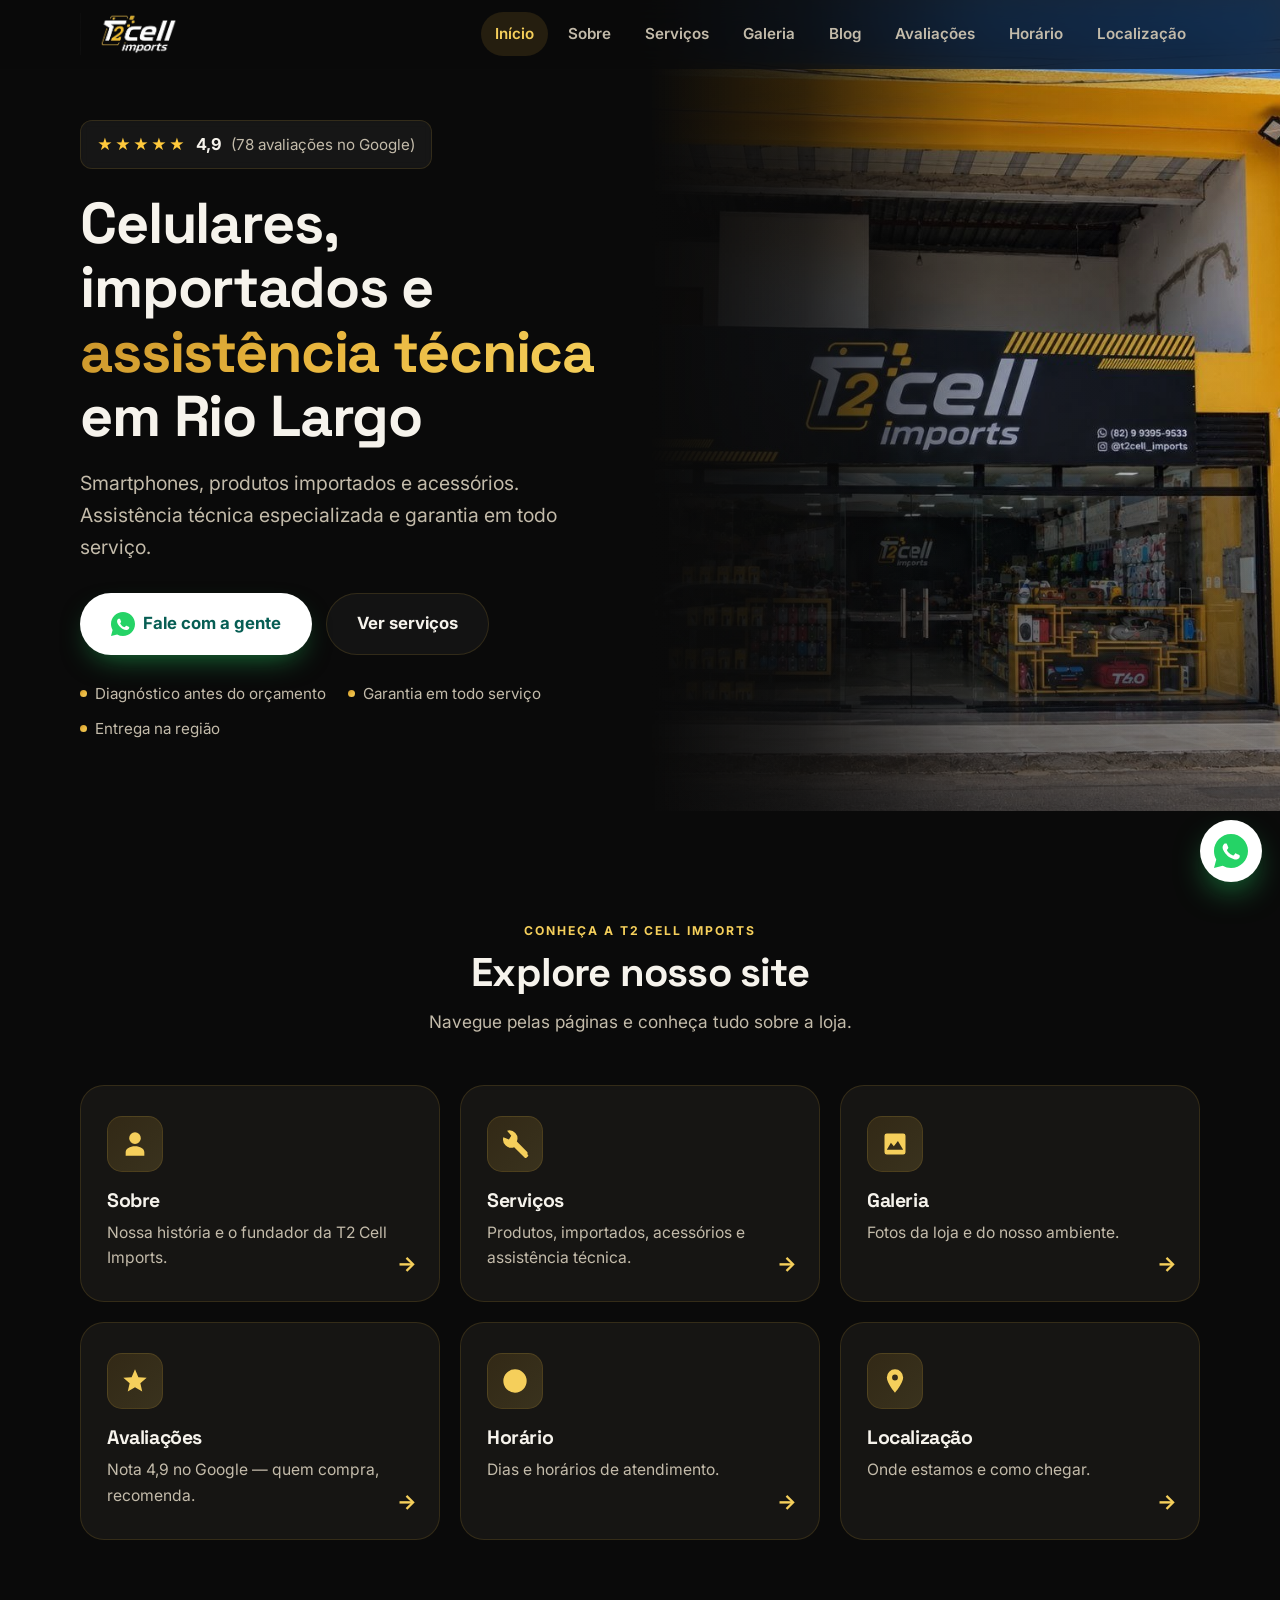
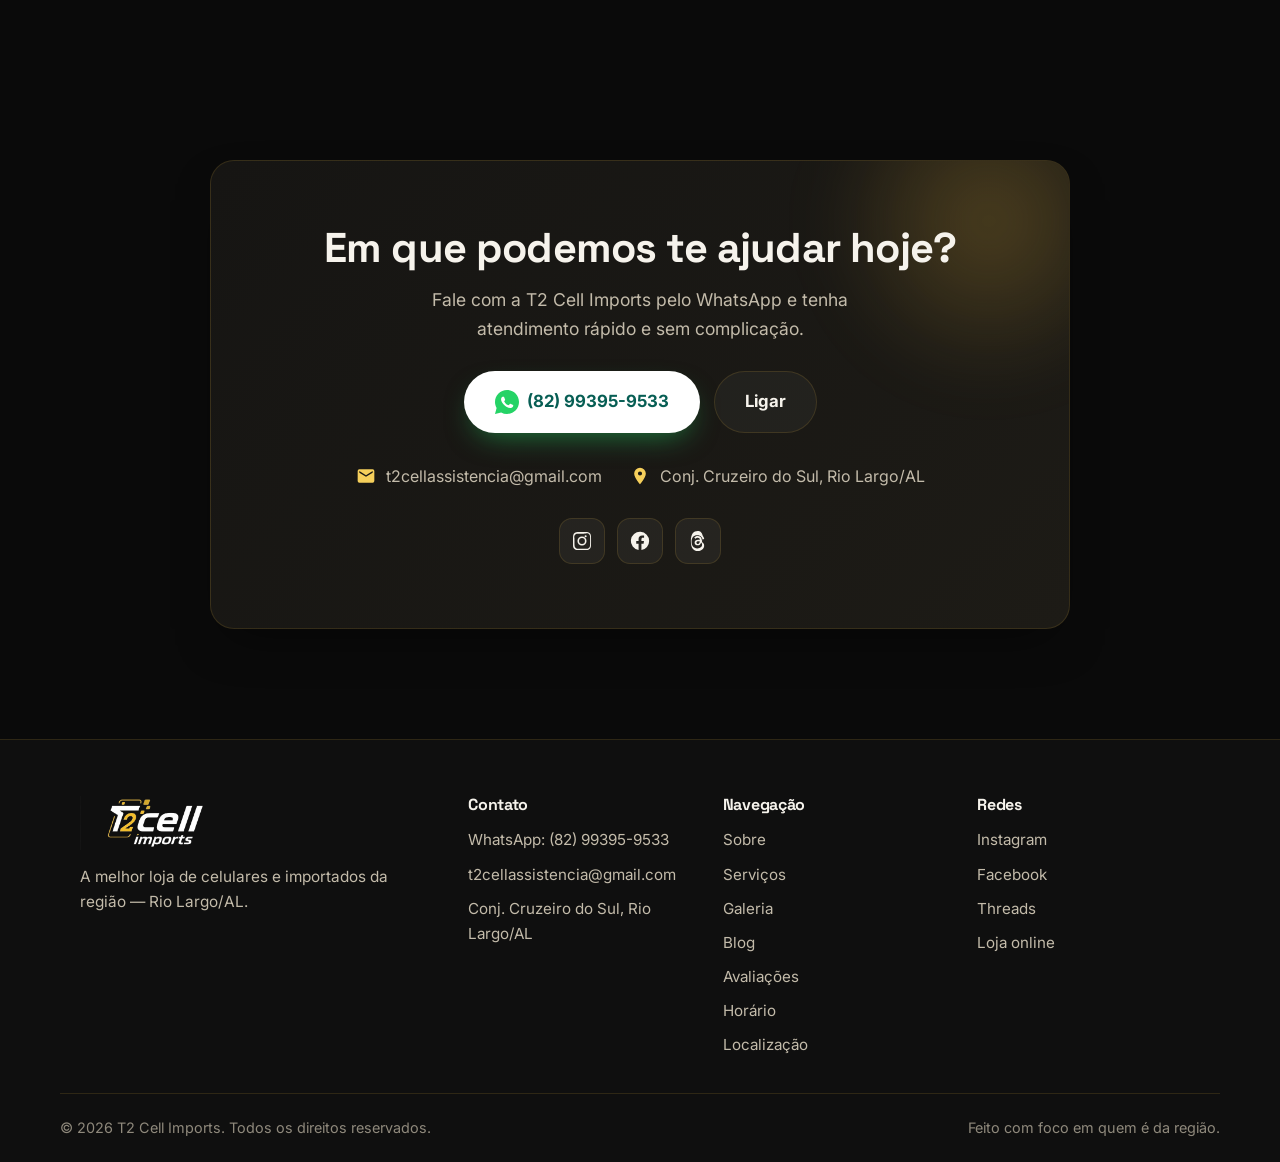
==== commit af7008c7: "style: cabeçalho preto (remove azul), botão do hero com logo oficial do WhatsApp e texto atualizado " ====
--- a/index.html
+++ b/index.html
@@ -24,7 +24,7 @@
   <link rel="preconnect" href="https://fonts.googleapis.com" />
   <link rel="preconnect" href="https://fonts.gstatic.com" crossorigin />
   <link href="https://fonts.googleapis.com/css2?family=Space+Grotesk:wght@500;600;700&family=Inter:wght@400;500;600;700&display=swap" rel="stylesheet" />
-  <link rel="stylesheet" href="css/styles.css?v=13" />
+  <link rel="stylesheet" href="css/styles.css?v=15" />
   <script type="application/ld+json">
   {
     "@context": "https://schema.org",
@@ -91,13 +91,12 @@
             Celulares, importados e <span class="grad-text">assistência técnica</span> em Rio Largo
           </h1>
           <p class="hero-sub reveal">
-            Smartphones, produtos importados e acessórios com atendimento próximo e honesto.
-            Assistência técnica especializada, com diagnóstico antes do orçamento e garantia em todo serviço.
+            Smartphones, produtos importados e acessórios. Assistência técnica especializada e garantia em todo serviço.
           </p>
           <div class="hero-actions reveal">
-            <a class="btn btn-whats btn-lg" href="https://wa.me/5582993959533?text=Ol%C3%A1!%20Vim%20pelo%20site%20e%20gostaria%20de%20mais%20informa%C3%A7%C3%B5es." target="_blank" rel="noopener">
-              <svg class="ic" viewBox="0 0 24 24" aria-hidden="true"><path fill="currentColor" d="M17.47 14.38c-.3-.15-1.76-.87-2.03-.97-.27-.1-.47-.15-.67.15-.2.3-.77.96-.95 1.16-.17.2-.35.22-.65.07-.3-.15-1.26-.46-2.4-1.48-.89-.79-1.49-1.76-1.66-2.06-.17-.3-.02-.46.13-.61.14-.14.3-.35.45-.52.15-.17.2-.3.3-.5.1-.2.05-.37-.02-.52-.08-.15-.67-1.61-.92-2.21-.24-.58-.49-.5-.67-.51l-.57-.01c-.2 0-.52.07-.8.37-.27.3-1.04 1.02-1.04 2.48 0 1.46 1.06 2.87 1.21 3.07.15.2 2.1 3.2 5.08 4.49.71.31 1.26.49 1.69.63.71.22 1.36.19 1.87.12.57-.09 1.76-.72 2-1.41.25-.69.25-1.28.17-1.41-.07-.13-.27-.2-.57-.35M12.04 2A9.9 9.9 0 0 0 2.1 11.9c0 1.75.46 3.45 1.32 4.95L2 22l5.3-1.39a9.9 9.9 0 0 0 4.74 1.21h.01A9.9 9.9 0 0 0 22 11.92 9.9 9.9 0 0 0 12.04 2"/></svg>
-              Solicitar atendimento no WhatsApp
+            <a class="btn btn-wa btn-lg" href="https://wa.me/5582993959533?text=Ol%C3%A1!%20Vim%20pelo%20site%20e%20gostaria%20de%20mais%20informa%C3%A7%C3%B5es." target="_blank" rel="noopener">
+              <svg viewBox="0 0 32 32" aria-hidden="true" class="whats-logo"><path fill="#25D366" d="M16 0C7.164 0 0 7.164 0 16c0 2.82.737 5.57 2.137 7.993L0 32l8.2-2.15A15.93 15.93 0 0 0 16 32c8.836 0 16-7.164 16-16S24.836 0 16 0z"/><path fill="#fff" d="M23.4 19.6c-.4-.2-2.34-1.15-2.7-1.28-.36-.13-.63-.2-.9.2-.26.4-1.03 1.28-1.26 1.54-.23.27-.46.3-.86.1-.4-.2-1.67-.62-3.18-1.96-1.18-1.05-1.97-2.34-2.2-2.74-.23-.4-.02-.61.17-.81.18-.18.4-.46.6-.7.2-.23.26-.4.4-.66.13-.27.06-.5-.03-.7-.1-.2-.9-2.16-1.23-2.96-.32-.78-.65-.67-.9-.68l-.76-.02c-.26 0-.7.1-1.06.5-.36.4-1.4 1.36-1.4 3.32 0 1.96 1.43 3.85 1.63 4.12.2.27 2.82 4.3 6.82 6.03.95.4 1.7.65 2.28.84.96.3 1.83.26 2.52.16.77-.12 2.34-.96 2.67-1.88.33-.92.33-1.72.23-1.88-.1-.16-.36-.26-.76-.46z"/></svg>
+              Fale com a gente
             </a>
             <a class="btn btn-ghost btn-lg" href="servicos.html">Ver serviços</a>
           </div>
@@ -244,6 +243,6 @@
     <span class="whats-float-label">Fale conosco</span>
   </a>
 
-  <script src="js/main.js?v=13" defer></script>
+  <script src="js/main.js?v=15" defer></script>
 </body>
 </html>
--- a/css/styles.css
+++ b/css/styles.css
@@ -107,12 +107,12 @@
 /* ---------- Header ---------- */
 .site-header {
   position: fixed; inset: 0 0 auto 0; z-index: 100;
-  background: rgba(11, 16, 32, .72);
+  background: rgba(10, 10, 10, .72);
   backdrop-filter: saturate(140%) blur(14px);
   border-bottom: 1px solid transparent;
   transition: border-color .3s var(--ease), background .3s var(--ease);
 }
-.site-header.scrolled { border-bottom-color: var(--line); background: rgba(11,16,32,.9); }
+.site-header.scrolled { border-bottom-color: var(--line); background: rgba(10,10,10,.92); }
 .header-inner { display: flex; align-items: center; gap: 16px; min-height: 68px; }
 
 .brand { display: inline-flex; align-items: center; gap: 10px; font-weight: 700; }
@@ -440,7 +440,7 @@
   .main-nav { margin-left: auto; }
   .nav-list {
     position: fixed; inset: 68px 0 auto 0; flex-direction: column; gap: 4px;
-    background: rgba(11,16,32,.98); backdrop-filter: blur(12px); border-bottom: 1px solid var(--line);
+    background: rgba(10,10,10,.98); backdrop-filter: blur(12px); border-bottom: 1px solid var(--line);
     padding: 14px 20px 22px; transform: translateY(-120%); transition: transform .35s var(--ease); z-index: 99;
   }
   .nav-list.open { transform: translateY(0); }
